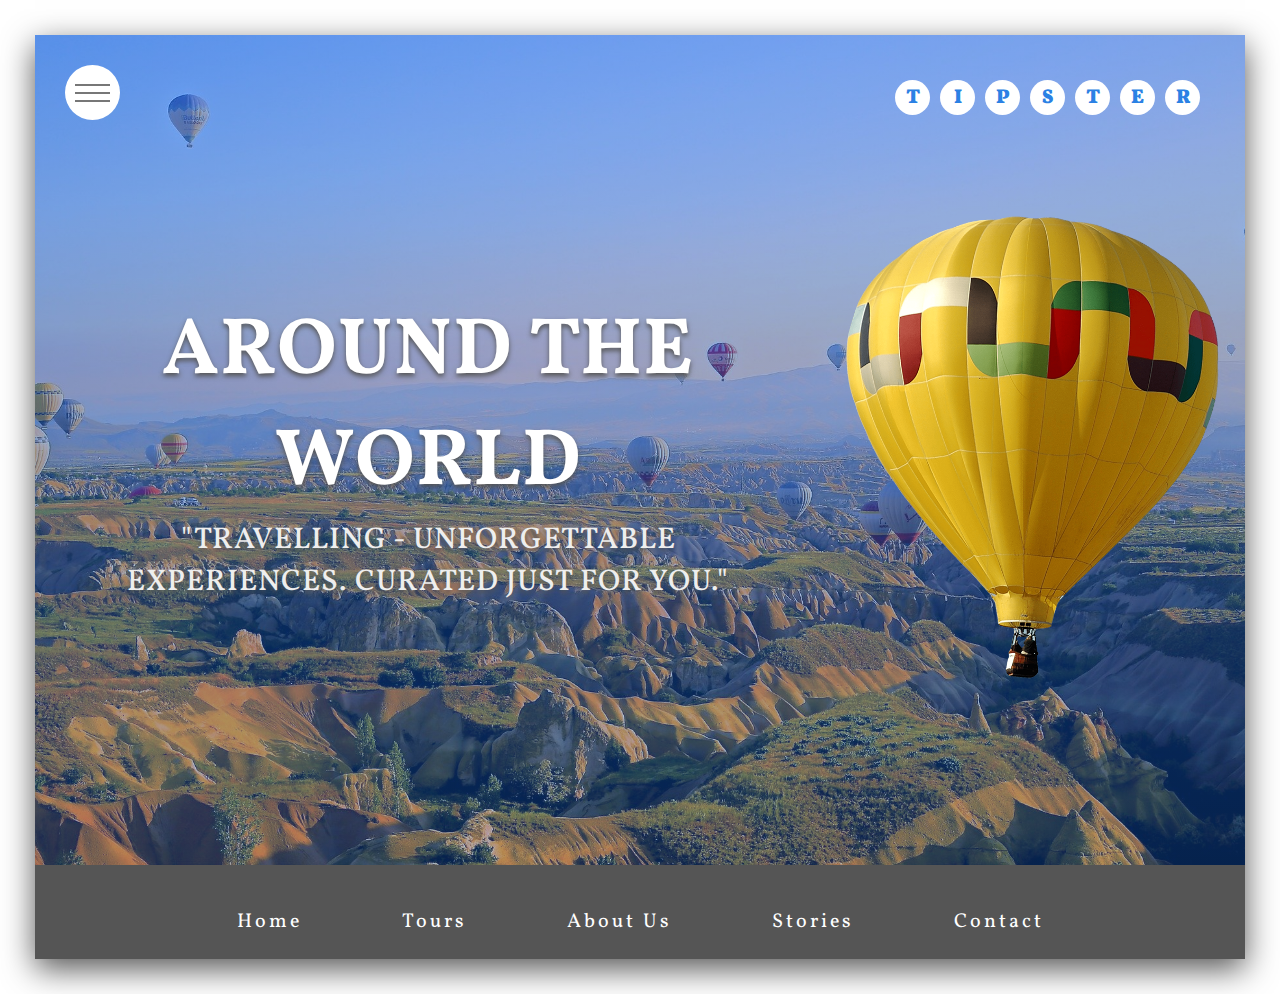
==== index.html @ e5b8cf4a "initial commit" ====
<!DOCTYPE html>
<html lang="en">
  <head>
    <meta charset="UTF-8" />
    <meta name="viewport" content="width=device-width, initial-scale=1.0" />
    <meta http-equiv="X-UA-Compatible" content="ie=edge" />
    <link
      href="https://fonts.googleapis.com/css?family=Vollkorn:400,400i,600,700,900&display=swap"
      rel="stylesheet"
    />
    <link rel="stylesheet" href="style.css" />
    <title>Tipster</title>
  </head>
  <body>
    <div class="container">
      <!-- Navbar -->
      <div class="open-navbar-icon navbar-icon center">
        <div class="line"></div>
        <div class="line"></div>
        <div class="line"></div>
      </div>
      <div class="navbar-wrapper">
        <nav class="navbar">
          <div class="close-navbar-icon navbar-icon center">
            <div class="line line-1"></div>
            <div class="line line-2"></div>
          </div>
          <div class="nav-list">
            <a href="index.html" class="nav-link center">Home</a>
            <a href="tours.html" class="nav-link center">Tours</a>
            <a href="about.html" class="nav-link center">About Us</a>
            <a href="stories.html" class="nav-link center">Stories</a>
            <a href="contact.html" class="nav-link center">Contact</a>
          </div>
        </nav>
      </div>
      <!-- End of Navbar -->

      <!-- Header -->
      <header class="header center">
        <div class="header-text">
          <h1 class="heading">Around the world</h1>
          <p class="header-paragraph">
            "Travelling - Unforgettable experiences. Curated just for you."
          </p>
        </div>
        <img
          src="images/air-balloon.png"
          alt="Header Image"
          class="header-image"
        />
        <div class="logo">
          <h1>
            <span class="center">t</span>
            <span class="center">i</span>
            <span class="center">p</span>
            <span class="center">s</span>
            <span class="center">t</span>
            <span class="center">e</span>
            <span class="center">r</span>
          </h1>
        </div>
      </header>
      <!-- End of Header -->


      <!-- Footer -->
      <footer class="footer">
        <div class="footer-list">
          <a href="index.html" class="footer-link">Home</a>
          <a href="tours.html" class="footer-link">Tours</a>
          <a href="about.html" class="footer-link">About Us</a>
          <a href="stories.html" class="footer-link">Stories</a>
          <a href="contact.html" class="footer-link">Contact</a>
        </div>
      </footer>
      <!-- End of Footer -->
    </div>
    <script src="script.js"></script>
    <script src="server.js"></script>
  </body>
</html>
---- style.css ----
/* Common Styles */
* {
  margin: 0;
  padding: 0;
  font-family: "Vollkorn", serif;
  list-style-type: none;
  text-decoration: none;
  box-sizing: border-box;
  outline: none;
}

html {
  font-size: 62.5%;
}

:root {
  --primary-color: #2b81e4;
  --secondary-color: #eee;
  --white-color: #fff;
  --grey-color: #555;
  --light-grey-color: #777;
}

.center {
  display: flex;
  justify-content: center;
  align-items: center;
}

.container {
  background-color: var(--secondary-color);
  margin: 3.5rem;
  box-shadow: 0 1rem 3rem var(--grey-color);
  overflow: hidden;
}

/* End of Common styles */

/* Navbar */
.navbar-icon {
  width: 5.5rem;
  height: 5.5rem;
  background-color: var(--white-color);
  border-radius: 50%;
  cursor: pointer;
  flex-direction: column;
}

.open-navbar-icon {
  position: fixed;
  top: 6.5rem;
  left: 6.5rem;
  z-index: 200;
}

.navbar-icon .line {
  height: 0.2rem;
  width: 3.5rem;
  background-color: var(--light-grey-color);
}

.open-navbar-icon .line {
  margin: 0.3rem 0;
}

.navbar-wrapper {
  width: 100vw;
  height: 100vh;
  background-color: rgba(255, 255, 255, 0.7);
  position: fixed;
  left: 0;
  bottom: -100%;
  opacity: 0;
  z-index: 300;
  padding: 3.5rem 5.5rem 3.5rem 3.5rem;
  transition: bottom 0.5s, opacity 0.2s;
}

.change .navbar-wrapper {
  bottom: 0;
  opacity: 1;
  transition: bottom 0.5s, opacity 0.2s 0.25s;
}

.navbar {
  width: 100%;
  height: 100%;
  background: linear-gradient(rgba(0, 0, 0, 0.5), rgba(0, 0, 0, 0.3)),
    url(images/navbar-bg.jpg) center no-repeat;
  background-size: cover;
  position: relative;
  overflow-y: hidden;
}

.close-navbar-icon {
  position: absolute;
  top: 2.5rem;
  right: 3rem;
  z-index: 300;
}

.close-navbar-icon .line {
  position: absolute;
}

.line-1 {
  transform: rotate(40deg);
}

.line-2 {
  transform: rotate(-40deg);
}

.nav-list {
  height: 100%;
  display: flex;
}

.nav-link {
  font-size: 3rem;
  font-weight: 700;
  color: var(--white-color);
  text-transform: uppercase;
  width: 100%;
  opacity: 0.8;
  position: relative;
  top: -100%;
  transition: all 0.3s;
}

.change .nav-link {
  top: 0;
}

.nav-link:hover {
  opacity: 1;
  color: var(--primary-color);
}

.change .nav-link:nth-child(1) {
  transition: top 1s 0.4s, opacity 0.3s, color 0.3s;
}

.change .nav-link:nth-child(2) {
  transition: top 1s 0.6s, opacity 0.3s, color 0.3s;
}

.change .nav-link:nth-child(3) {
  transition: top 1s 0.8s, opacity 0.3s, color 0.3s;
}

.change .nav-link:nth-child(4) {
  transition: top 1s 1s, opacity 0.3s, color 0.3s;
}

.change .nav-link:nth-child(5) {
  transition: top 1s 1.2s, opacity 0.3s, color 0.3s;
}
/* End of Navbar */

/* Header */
.header {
  width: 100%;
  height: calc(100vh - 7rem);
  background: linear-gradient(rgba(18, 113, 255, 0.5), rgba(18, 113, 255, 0.3)),
    url(images/header-bg.jpg) center no-repeat;
  background-size: cover;
  position: relative;
  perspective: 100rem;
}

.header-text {
  text-align: center;
  text-transform: uppercase;
  letter-spacing: 0.1rem;
  text-shadow: 0 0.3rem 0.5rem var(--grey-color);
}

.heading {
  font-size: 8rem;
  color: var(--white-color);
}

.header-paragraph {
  font-size: 3rem;
  font-weight: 500;
  color: var(--secondary-color);
  max-width: 70rem;
  margin: auto;
}

.logo {
  position: absolute;
  top: 4rem;
  right: 4rem;
}

.logo h1 {
  display: flex;
}

.logo h1 span {
  font-size: 2rem;
  font-weight: 900;
  color: var(--primary-color);
  text-transform: uppercase;
  background-color: var(--white-color);
  width: 3.5rem;
  height: 3.5rem;
  margin: 0.5rem;
  border-radius: 50%;
}

.logo h1 span:nth-child(1) {
  animation: drop-letters 5s 0.1s infinite;
}

.logo h1 span:nth-child(2) {
  animation: drop-letters 5s 0.2s infinite;
}

.logo h1 span:nth-child(3) {
  animation: drop-letters 5s 0.3s infinite;
}

.logo h1 span:nth-child(4) {
  animation: drop-letters 5s 0.4s infinite;
}

.logo h1 span:nth-child(5) {
  animation: drop-letters 5s 0.5s infinite;
}

.logo h1 span:nth-child(6) {
  animation: drop-letters 5s 0.6s infinite;
}

.logo h1 span:nth-child(7) {
  animation: drop-letters 5s 0.7s infinite;
}

@keyframes drop-letters {
  0% {
    transform: translateY(0);
  }
  10% {
    transform: translateY(0);
  }
  15% {
    transform: translateY(-100%);
  }
  20% {
    transform: translateY(0);
  }
  100% {
    transform: translateY(0);
  }
}

.header-image {
  width: 35%;
  animation: image-float 150s infinite;
}

@keyframes image-float {
  0% {
    transform: translateZ(40rem);
    opacity: 1;
  }
  40% {
    transform: translateZ(-500rem) translateX(150rem);
    opacity: 0.8;
  }
  70% {
    transform: translateZ(-1500rem) translateX(800rem);
    opacity: 0.6;
  }
  80% {
    transform: translateZ(-50rem) translateX(100rem);
    opacity: 0.8;
  }
  100% {
    transform: translateZ(40rem);
    opacity: 1;
  }
}
/* End of Header */

/* Popular tours */
.popular-tours {
  padding: 5rem 0 10rem 0;
}

.popular-tours-heading {
  font-size: 8rem;
  text-align: center;
  margin-bottom: 8rem;
  color: var(--primary-color);
  text-shadow: 0 0.1rem 0.2rem var(--primary-color);
}

.cards-wrapper {
  display: grid;
  grid-template-columns: repeat(3, 1fr);
  row-gap: 50px;
  column-gap: 10px;
  padding: 15px;
}

.card {
  width: 35rem;
  position: relative;
  perspective: 150rem;
}

.card-image {
  width: 100%;
  height: 230px;
  border-radius: 0.3rem 0.3rem 0 0;
}

.front-side {
  text-align: center;
  background-color: var(--white-color);
  border-radius: 0.3rem;
  position: relative;
  z-index: 10;
  opacity: 0.9;
  transition: opacity 0.4s, transform 0.4s, box-shadow 0.4s;
}

.change > .front-side {
  transform: translateZ(-5rem) translateX(3rem);
  box-shadow: 0 2rem 4rem #777;
  opacity: 0.5;
  z-index: 0;
}

.tour-name {
  font-size: 2.5rem;
  font-weight: 700;
  text-transform: uppercase;
  position: absolute;
  top: 30%;
  right: 1.5rem;
  color: var(--white-color);
  text-shadow: 0 0 1rem #000;
}

.card-list {
  width: 80%;
  margin: auto;
  padding: 2rem 0 3rem 0;
}

.card-list-item {
  font-size: 1.6rem;
  font-weight: 500;
  color: var(--light-grey-color);
  margin: 2rem 0;
  border-bottom: 0.1rem solid var(--primary-color);
  padding-bottom: 1.5rem;
}

.back-side {
  position: absolute;
  top: 0;
  background-color: var(--primary-color);
  width: 100%;
  height: 100%;
  border-radius: 0.3rem;
  box-shadow: 0 2rem 4rem #777;
  flex-direction: column;
  transform: translateZ(-5rem) translateX(3rem);
  opacity: 0.5;
  transition: opacity 0.4s, transform 0.4s, box-shadow 0.4s;
}

.change > .back-side {
  transform: translateZ(0) translateX(0);
  box-shadow: 0 0.5rem 2rem #aaa;
  opacity: 0.9;
}

.tour-price {
  font-size: 5rem;
  font-weight: 300;
  color: var(--white-color);
  margin-bottom: 3rem;
}

.card-button {
  color: var(--primary-color);
  background-color: var(--white-color);
  border: none;
  font-size: 2.5rem;
  padding: 1rem 2rem;
  letter-spacing: 0.2rem;
  border-radius: 5rem;
  cursor: pointer;
}

.navigation-button {
  position: absolute;
  top: 0.5rem;
  left: 0.5rem;
  padding: 0.5rem;
  background-color: rgba(255, 255, 255, 0.8);
  color: var(--light-grey-color);
  border-radius: 0.3rem;
  border: none;
  font-size: 1.5rem;
  font-weight: 600;
  text-transform: uppercase;
  letter-spacing: 0.2rem;
  cursor: pointer;
}
/* End of Popular tours */

/*About*/
.about {
  padding: 10rem 0;
  position: relative;
}

.about-container {
  position: absolute;
  top: 0;
  left: 0;
  width: 100%;
  height: 100%;
  opacity: 0.4;
}

.bg-img {
  width: 100%;
  height: 100%;
  object-fit: cover;
}

.about-wrapper {
  display: flex;
  flex-direction: column;
  align-items: center;
}

.about-bg {
  background-color: rgba(238, 238, 238, 0.85);
  padding: 5rem;
  margin: 5rem;
  width: 50%;
  box-shadow: 0 2rem 5rem rgba(51, 51, 51, 0.4);
  transform: skewX(0deg);
  border-radius: 0.5rem;
}

.about-text {
  letter-spacing: 0.1rem;
}

.about-text span{
  display: flex;
  flex-direction: column;
  align-items: center;
  font-size: 1.8rem;
  color: var(--light-grey-color);
  font-weight: 700;
}

.about-heading {
  font-size: 5rem;
  font-weight: 700;
  text-transform: uppercase;
  letter-spacing: 0.5rem;
  color: var(--white-color);
  text-shadow: 0 1rem 2rem #000;
  transform: skewX(0deg);
}

.about-paragraph {
  font-size: 1.8rem;
  color: var(--light-grey-color);
  margin-bottom: 2rem;
}
/*End of About*/

/* Stories */
.stories {
  padding: 10rem 0;
  position: relative;
}

.video-container {
  position: absolute;
  top: 0;
  left: 0;
  width: 100%;
  height: 100%;
  opacity: 0.4;
}

.bg-video {
  width: 100%;
  height: 100%;
  object-fit: cover;
}

.stories-wrapper {
  display: flex;
  flex-direction: column;
  align-items: center;
}

.story-bg {
  background-color: rgba(238, 238, 238, 0.85);
  padding: 5rem;
  margin: 5rem;
  width: 70%;
  box-shadow: 0 2rem 5rem rgba(51, 51, 51, 0.4);
  transform: skewX(20deg);
}

.story {
  transform: skewX(-20deg);
  display: flex;
}

.story-image {
  width: 20rem;
  height: 20rem;
  border-radius: 50%;
  object-fit: cover;
  margin-right: 5rem;
}

.story-text {
  letter-spacing: 0.1rem;
}

.story-heading {
  font-size: 2.5rem;
  text-transform: uppercase;
  color: var(--grey-color);
  margin-bottom: 1rem;
}

.story-paragraph {
  font-size: 1.8rem;
  color: var(--light-grey-color);
}

.story-paragraph::first-letter {
  margin-left: 1rem;
}
/* End of Stories */

/* Contact */
.contact {
  padding: 15rem 0 20rem 0;
  text-align: center;
  background: url(images/contact-us-bg.png) center no-repeat;
  background-size: cover;
  animation: contact-bg 35s infinite;
}

.contact-heading {
  font-size: 7rem;
  font-weight: 700;
  text-transform: uppercase;
  letter-spacing: 0.5rem;
  color: var(--white-color);
  text-shadow: 0 1rem 2rem #000;
  margin-bottom: 8rem;
}

.contact-form {
  width: 70rem;
  height: 50rem;
  background-color: rgba(255, 255, 255, 0.95);
  margin: auto;
  flex-direction: column;
  border-radius: 0.5rem;
  box-shadow: 0 1rem 3rem #000;
  padding: 5rem;
}

.input-group {
  width: 100%;
  display: flex;
  flex-direction: column;
  margin: 1rem 0;
  position: relative;
}

.input-groups {
  width: 100%;
  display: flex;
  justify-content: space-between;
}

.input-groups .input-group {
  width: 48.5%;
}

.input-group input,
.input-group textarea {
  padding: 3rem 1rem 1rem 1rem;
  background-color: var(--secondary-color);
  border: 0.1rem solid var(--secondary-color);
  font-size: 1.4rem;
  color: var(--light-grey-color);
  letter-spacing: 0.1rem;
  border-radius: 0.5rem;
  transition: border 0.3s;
}

.input-group input:focus,
.input-group textarea:focus {
  border: 0.1rem solid #ccc;
}

.input-group label {
  font-size: 1.2rem;
  font-weight: 600;
  text-transform: uppercase;
  letter-spacing: 0.1rem;
  color: var(--grey-color);
  position: absolute;
  top: 1rem;
  left: 1rem;
}

.form-btn {
  width: 100%;
  padding: 1rem;
  font-size: 1.6rem;
  letter-spacing: 0.1rem;
  margin-top: 1rem;
  background-color: var(--light-grey-color);
  color: var(--white-color);
  border-radius: 0.5rem;
  border: none;
  cursor: pointer;
  transition: background-color 0.4s;
}

.form-btn:hover {
  background-color: var(--grey-color);
}

.input-group textarea {
  max-height: 15rem;
  max-width: 100%;
}

@keyframes contact-bg {
  0% {
    background-color: #3d3d3d;
  }
  25% {
    background-color: #ced8e4;
  }
  50% {
    background-color: #1e81f3;
  }
  75% {
    background-color: #ff7842;
  }
  100% {
    background-color: #3d3d3d;
  }
}
/* End of Contact */

/* Footer */
.footer {
  background-color: var(--grey-color);
  padding: 4rem 0 2rem 0;
}

.footer-list {
  display: flex;
  justify-content: center;
}

.footer-link {
  font-size: 2rem;
  color: var(--white-color);
  margin: 0 2rem;
  background-color: var(--grey-color);
  padding: 0.3rem 3rem;
  letter-spacing: 0.3rem;
  transition: all 0.2s;
}

.footer-link:hover {
  transform: rotate(0deg);
  box-shadow: 0 2rem 3rem #000;
}

.footer-paragraph {
  text-align: center;
  font-size: 1.5rem;
  color: var(--secondary-color);
  letter-spacing: 0.2rem;
  margin-top: 5rem;
}
/* End of Footer */

@media (max-width: 1200px) {
  .cards-wrapper {
    flex-direction: column;
    align-items: center;
  }

  .card {
    margin: 3rem 0;
  }

  .story-bg {
    width: 85%;
  }
}

@media (max-width: 1000px) {
  .nav-list {
    flex-direction: column;
  }

  .nav-link {
    flex-grow: 1;
  }

  .header-text {
    position: absolute;
    top: 50%;
    left: 50%;
    transform: translate(-50%, -50%);
    z-index: 10;
  }

  .heading {
    font-size: 6rem;
  }

  .header-paragraph {
    font-size: 2.5rem;
  }

  .popular-tours-heading {
    font-size: 6rem;
  }

  .story-bg {
    transform: skewX(0);
  }

  .story {
    transform: skewX(0);
    flex-direction: column;
    align-items: center;
  }

  .story-image {
    margin-bottom: 3rem;
  }

  .footer-link {
    padding: 0.3rem 2rem;
    margin: 0 1rem;
  }
}

@media (max-width: 800px) {
  .header-paragraph {
    display: none;
  }

  .popular-tours-heading {
    font-size: 5rem;
  }

  .contact-form {
    width: 90%;
  }

  .footer-list {
    flex-direction: column;
    align-items: center;
  }

  .footer-link {
    margin: 1rem 0;
  }
}

@media (max-width: 650px) {
  .container {
    margin: 0;
  }

  .open-navbar-icon {
    top: 2.5rem;
    left: 2.5rem;
  }

  .navbar-wrapper {
    padding: 0;
  }

  .close-navbar-icon {
    right: 4rem;
  }

  .header {
    height: 100vh;
  }

  .contact-heading {
    font-size: 6rem;
  }

  .contact-form {
    padding: 2rem;
    height: 40rem;
  }
}

@media (max-width: 500px) {
  html {
    font-size: 45%;
  }
}
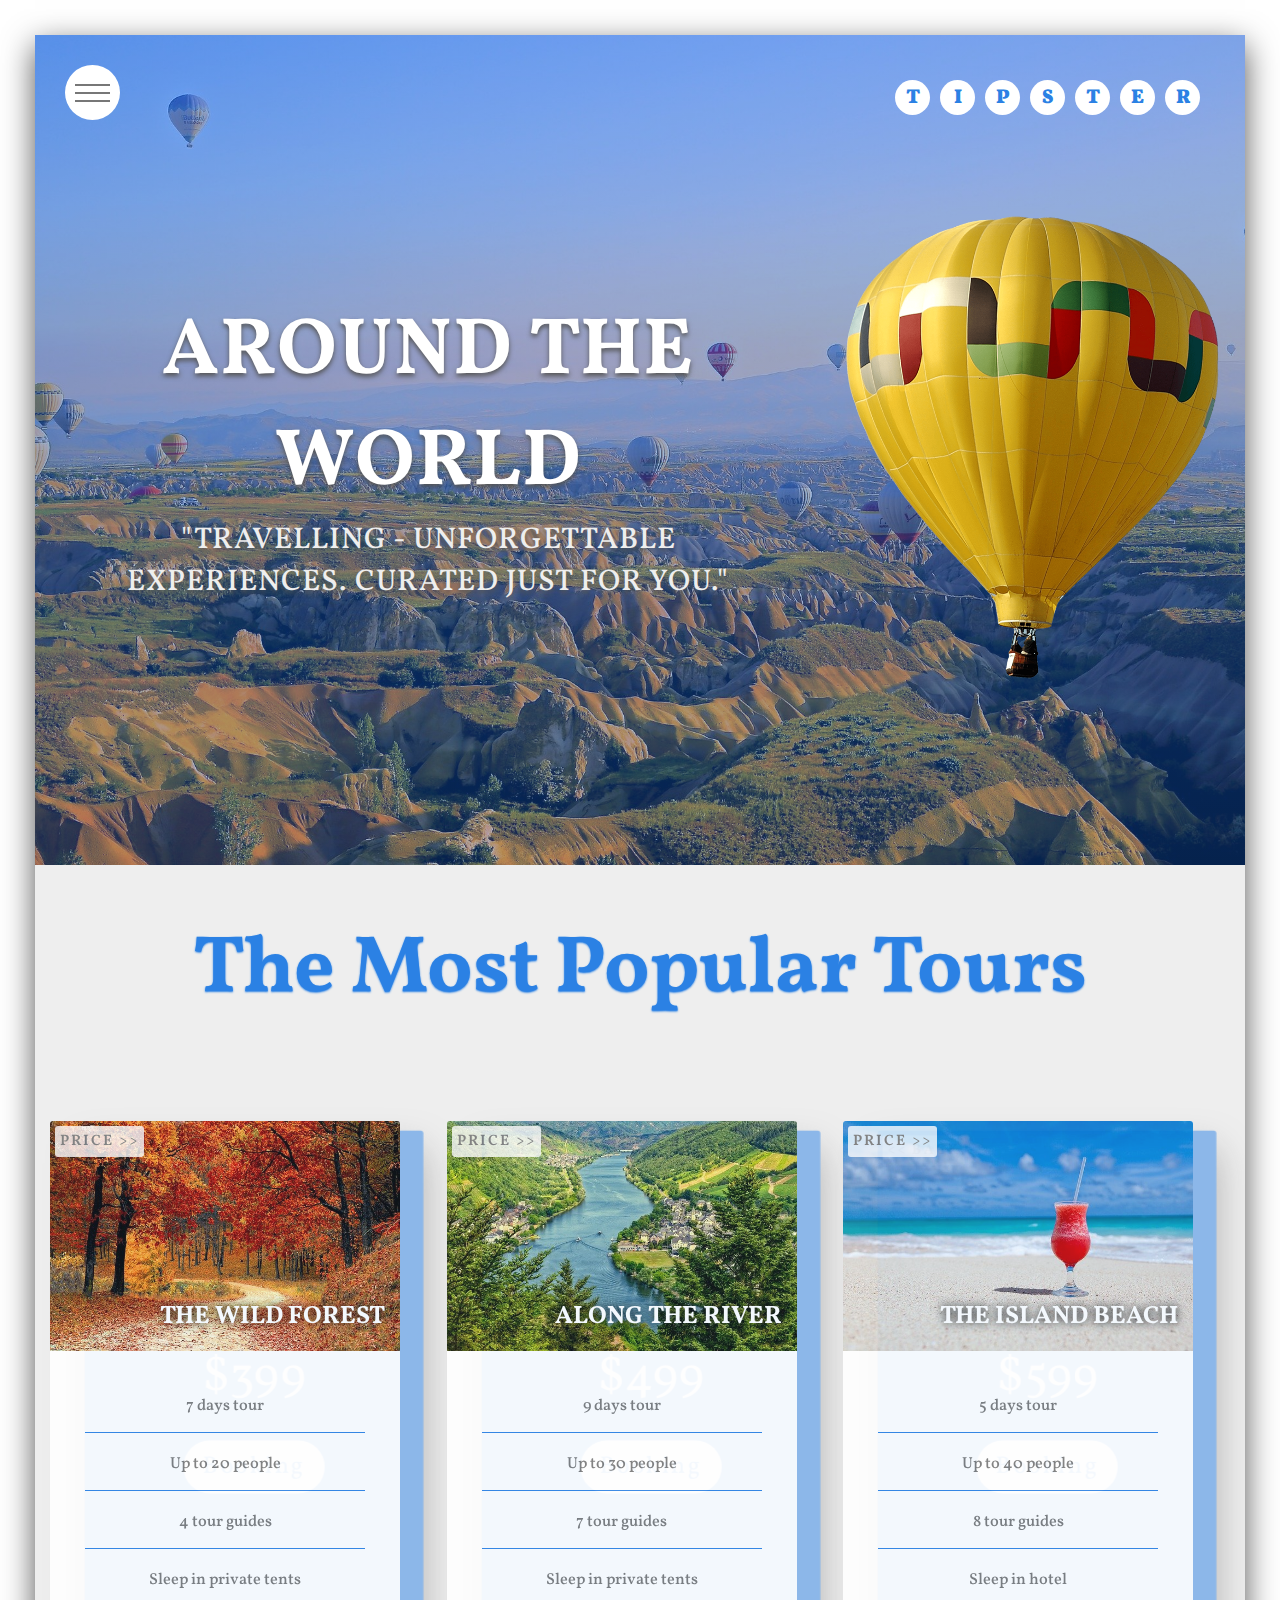
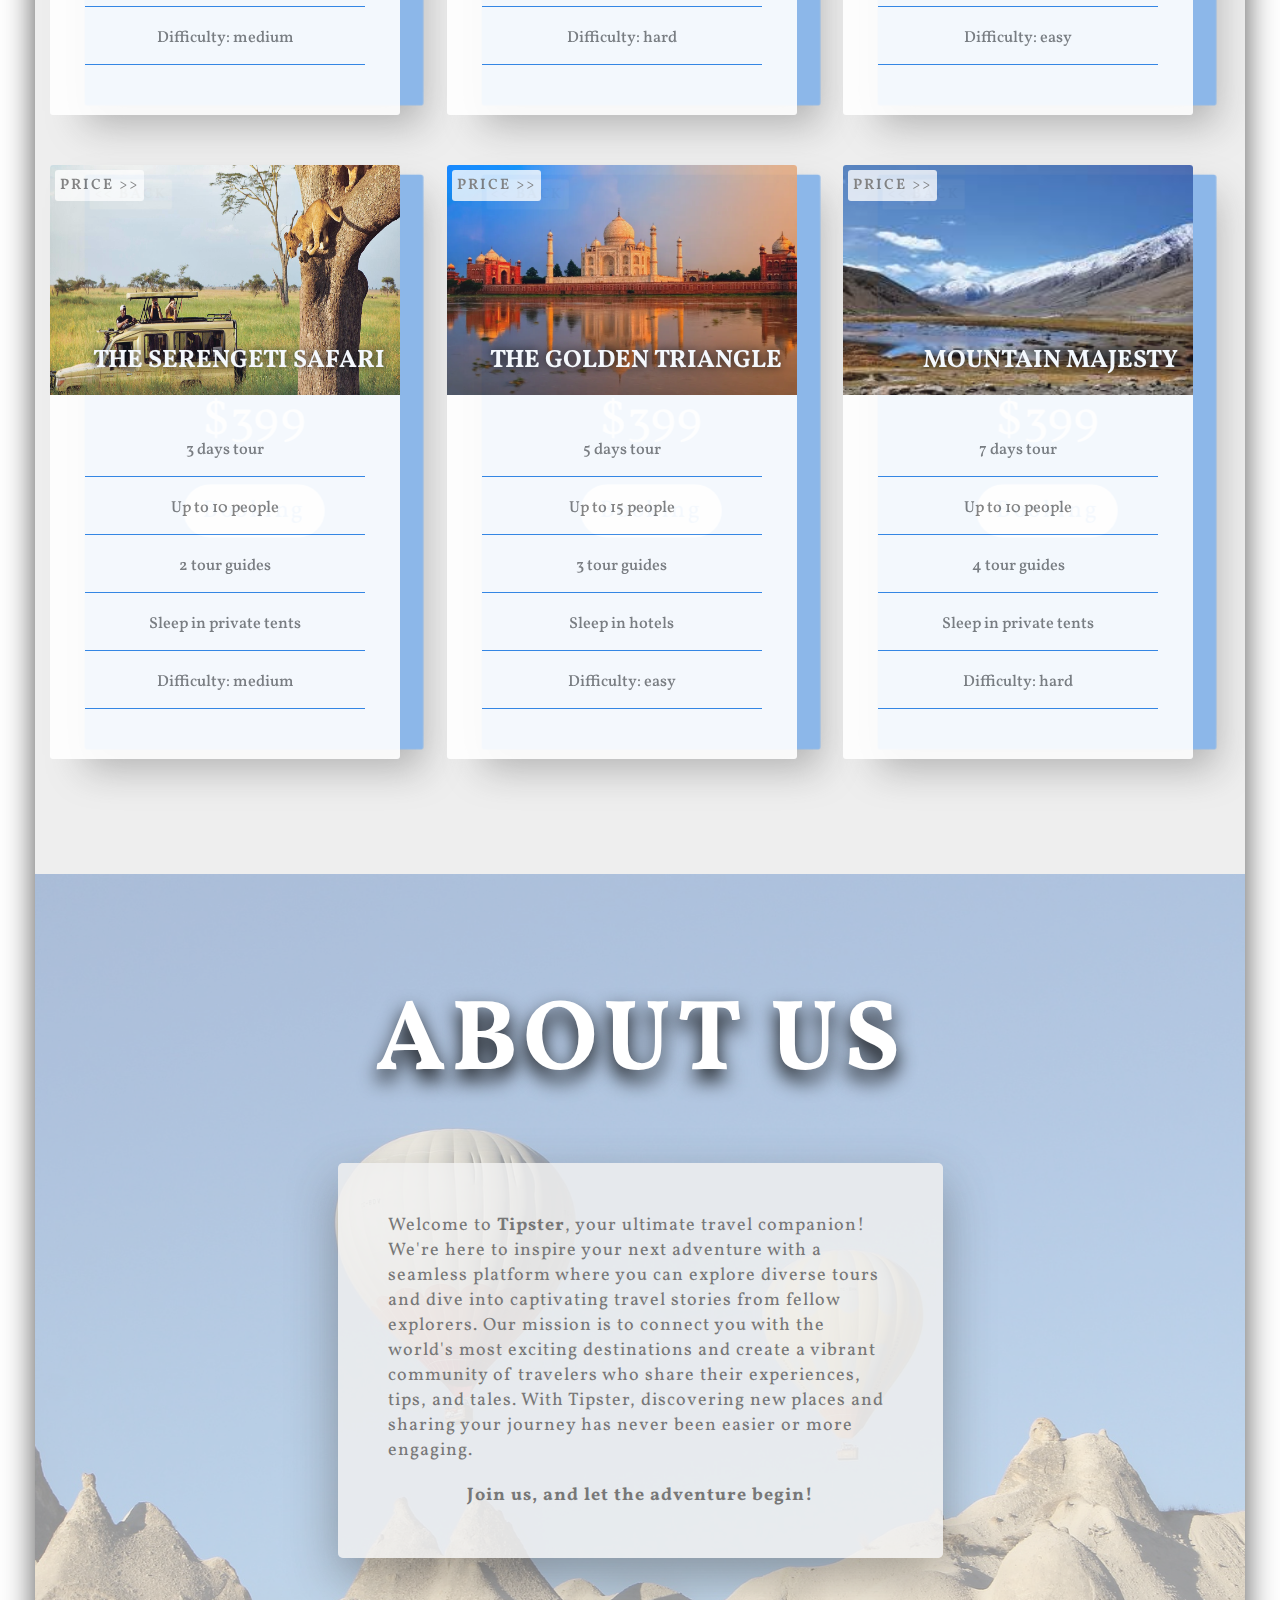
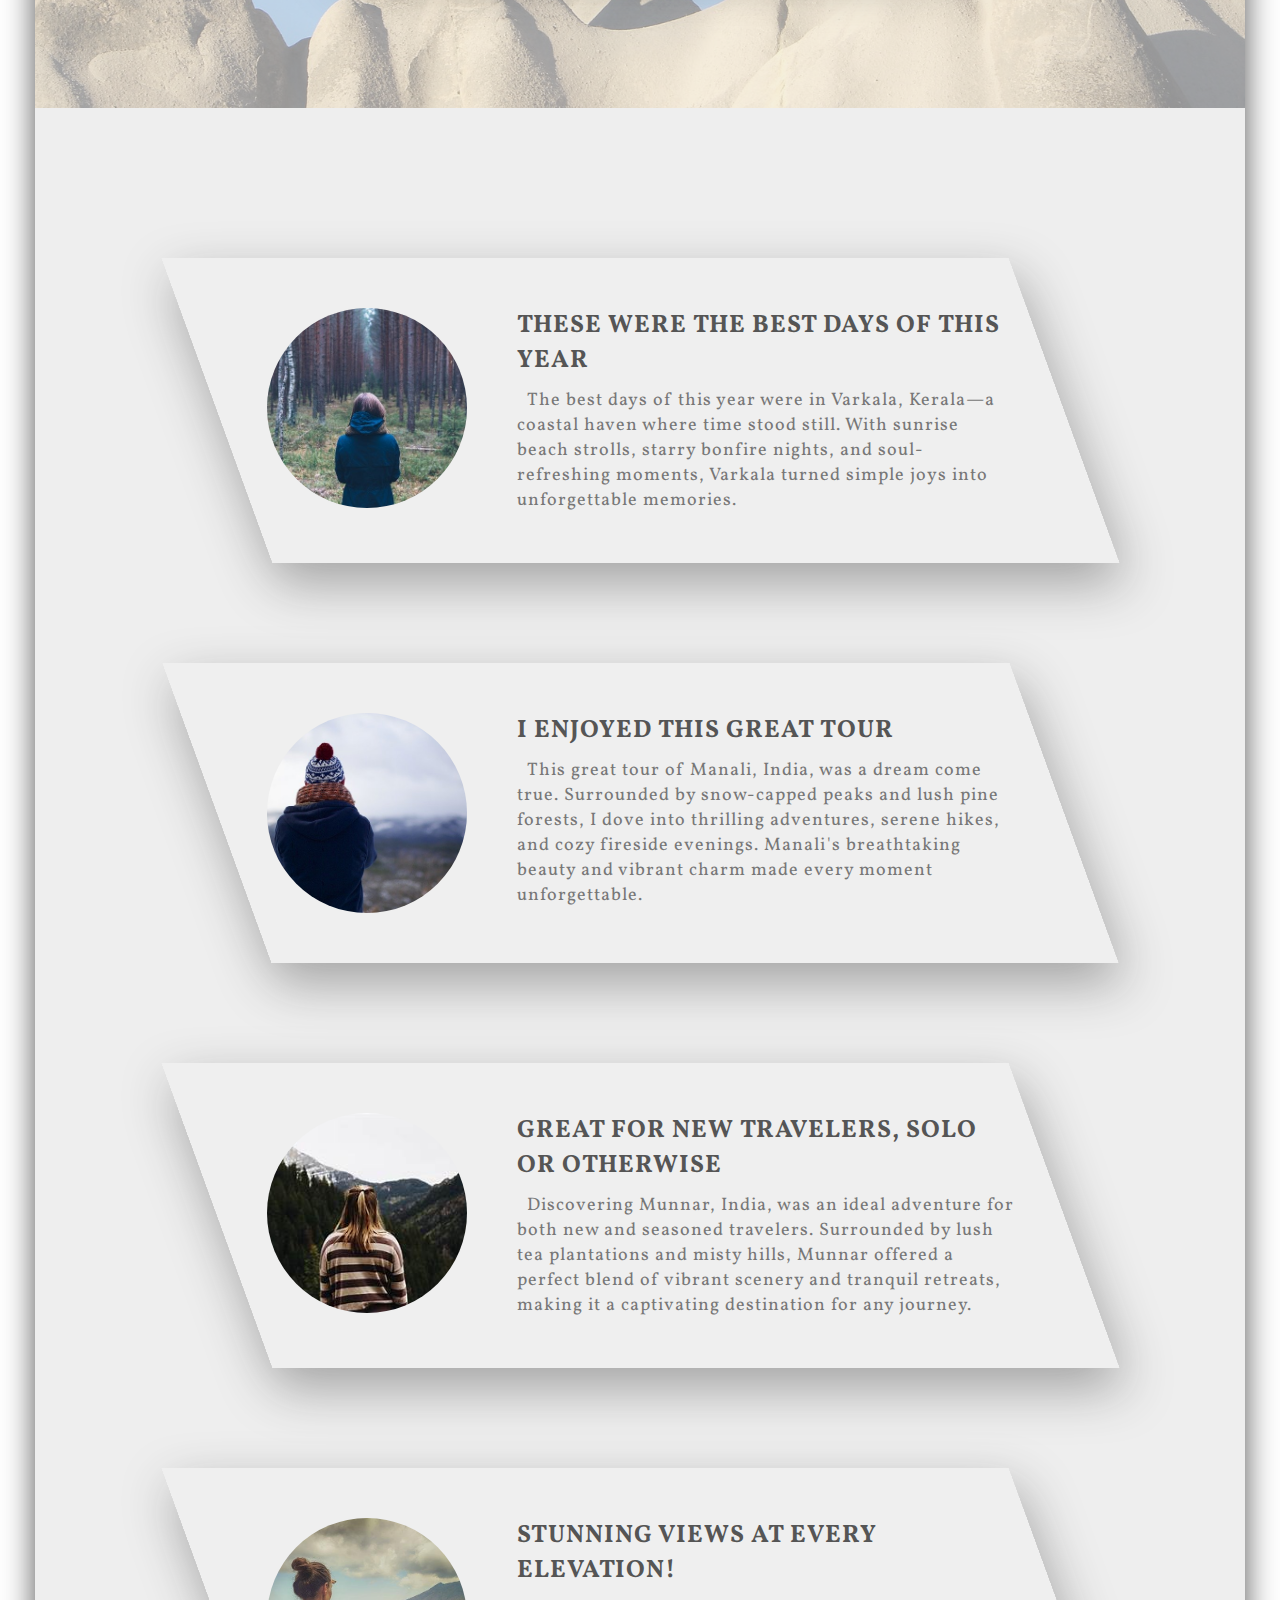
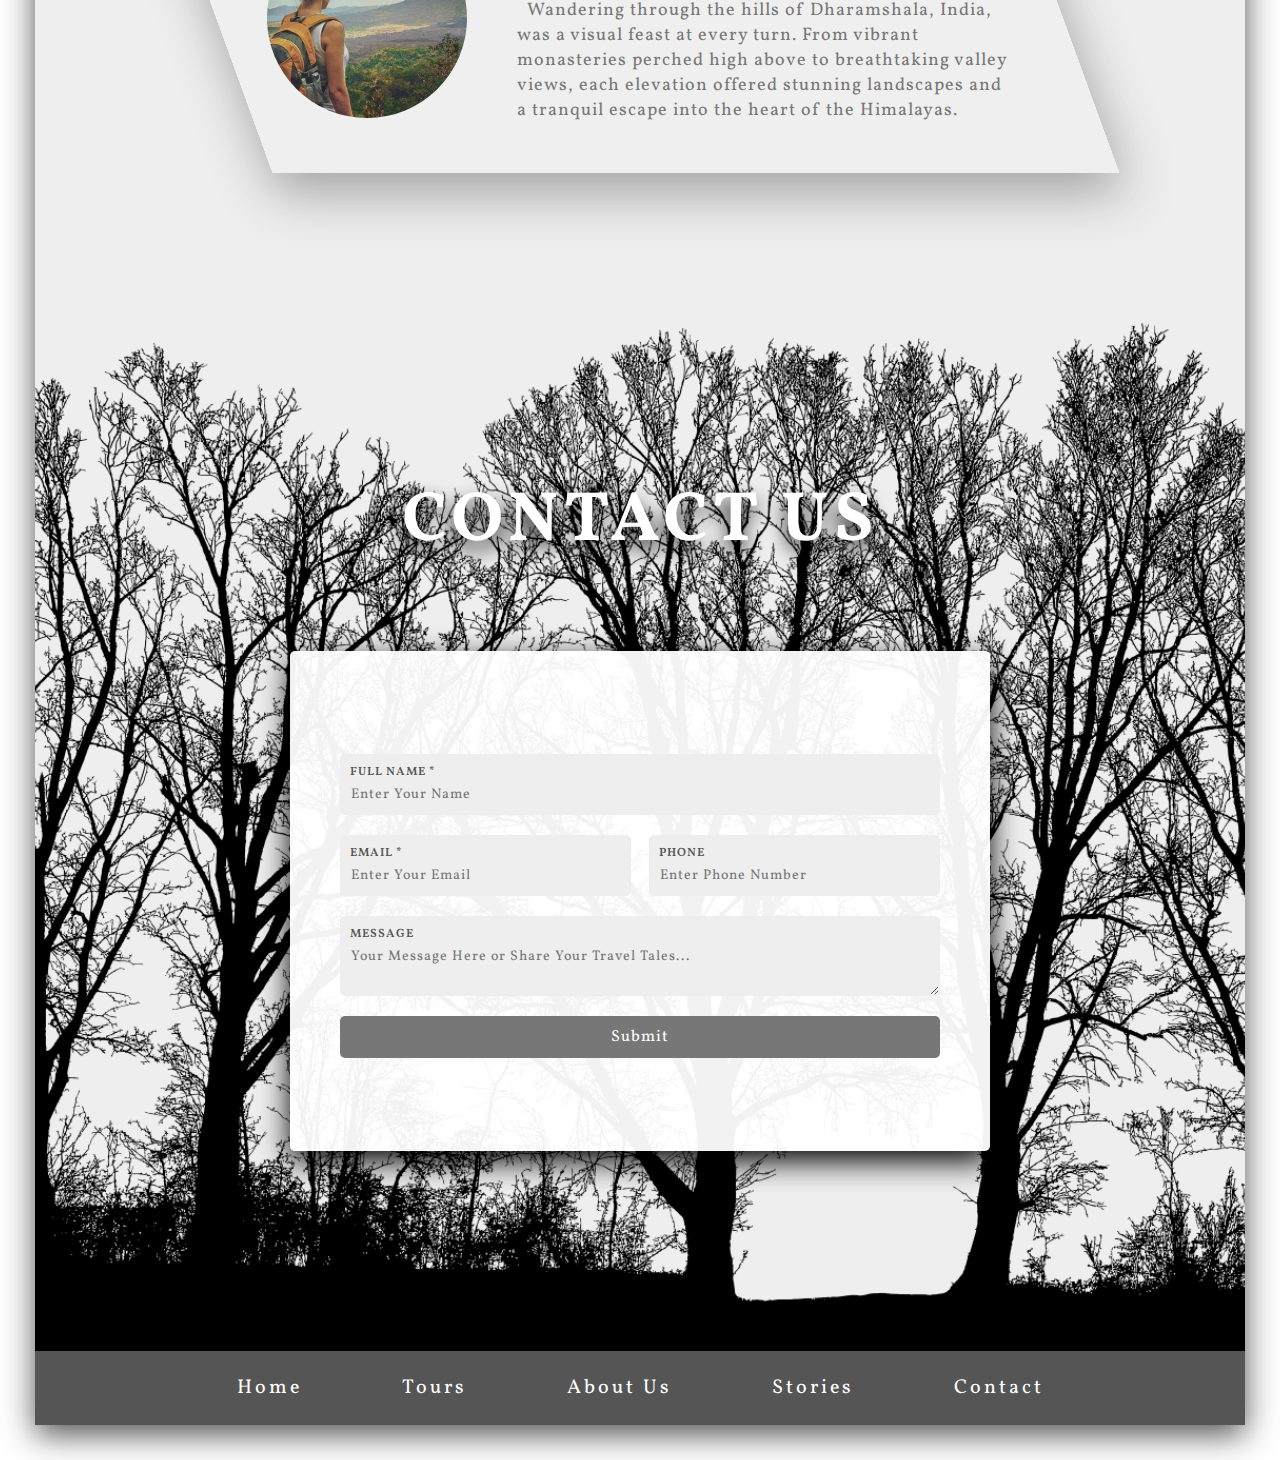
==== commit 51949931: "initial commit" ====
--- a/index.html
+++ b/index.html
@@ -26,18 +26,18 @@
             <div class="line line-2"></div>
           </div>
           <div class="nav-list">
-            <a href="index.html" class="nav-link center">Home</a>
-            <a href="tours.html" class="nav-link center">Tours</a>
-            <a href="about.html" class="nav-link center">About Us</a>
-            <a href="stories.html" class="nav-link center">Stories</a>
-            <a href="contact.html" class="nav-link center">Contact</a>
+            <a href="#index" class="nav-link center">Home</a>
+            <a href="#tours" class="nav-link center">Tours</a>
+            <a href="#about" class="nav-link center">About Us</a>
+            <a href="#stories" class="nav-link center">Stories</a>
+            <a href="#contact" class="nav-link center">Contact</a>
           </div>
         </nav>
       </div>
       <!-- End of Navbar -->
 
       <!-- Header -->
-      <header class="header center">
+      <header class="header center" id="index">
         <div class="header-text">
           <h1 class="heading">Around the world</h1>
           <p class="header-paragraph">
@@ -63,15 +63,308 @@
       </header>
       <!-- End of Header -->
 
+      <!-- Popular tours -->
+    <section class="popular-tours" id="tours">
+      <h1 class="popular-tours-heading">The Most Popular Tours</h1>
+      <div class="cards-wrapper">
+        <div class="card">
+          <div class="front-side">
+            <img src="images/forest.jpg" alt="Forest" class="card-image" />
+            <h1 class="tour-name">The wild forest</h1>
+            <ul class="card-list">
+              <li class="card-list-item">7 days tour</li>
+              <li class="card-list-item">Up to 20 people</li>
+              <li class="card-list-item">4 tour guides</li>
+              <li class="card-list-item">Sleep in private tents</li>
+              <li class="card-list-item">Difficulty: medium</li>
+            </ul>
+            <button class="navigation-button">
+              price &gt;&gt;
+            </button>
+          </div>
+          <div class="back-side center">
+            <button class="navigation-button">
+              &lt;&lt; back
+            </button>
+            <h3 class="tour-price">$399</h3>
+            <button class="card-button">Booking</button>
+          </div>
+        </div>
+        <div class="card">
+          <div class="front-side">
+            <img src="images/river.jpg" alt="River" class="card-image" />
+            <h1 class="tour-name">Along the river</h1>
+            <ul class="card-list">
+              <li class="card-list-item">9 days tour</li>
+              <li class="card-list-item">Up to 30 people</li>
+              <li class="card-list-item">7 tour guides</li>
+              <li class="card-list-item">Sleep in private tents</li>
+              <li class="card-list-item">Difficulty: hard</li>
+            </ul>
+            <button class="navigation-button">
+              price &gt;&gt;
+            </button>
+          </div>
+          <div class="back-side center">
+            <button class="navigation-button">
+              &lt;&lt; back
+            </button>
+            <h3 class="tour-price">$499</h3>
+            <button class="card-button">Booking</button>
+          </div>
+        </div>
+        <div class="card">
+          <div class="front-side">
+            <img src="images/sea.jpg" alt="Sea" class="card-image" />
+            <h1 class="tour-name">The island beach</h1>
+            <ul class="card-list">
+              <li class="card-list-item">5 days tour</li>
+              <li class="card-list-item">Up to 40 people</li>
+              <li class="card-list-item">8 tour guides</li>
+              <li class="card-list-item">Sleep in hotel</li>
+              <li class="card-list-item">Difficulty: easy</li>
+            </ul>
+            <button class="navigation-button">
+              price &gt;&gt;
+            </button>
+          </div>
+          <div class="back-side center">
+            <button class="navigation-button">
+              &lt;&lt; back
+            </button>
+            <h3 class="tour-price">$599</h3>
+            <button class="card-button">Booking</button>
+          </div>
+        </div>
+        <div class="card">
+          <div class="front-side">
+            <img src="images/safari.jpg" alt="Safari" class="card-image" />
+            <h1 class="tour-name">The Serengeti Safari</h1>
+            <ul class="card-list">
+              <li class="card-list-item">3 days tour</li>
+              <li class="card-list-item">Up to 10 people</li>
+              <li class="card-list-item">2 tour guides</li>
+              <li class="card-list-item">Sleep in private tents</li>
+              <li class="card-list-item">Difficulty: medium</li>
+            </ul>
+            <button class="navigation-button">
+              price &gt;&gt;
+            </button>
+          </div>
+          <div class="back-side center">
+            <button class="navigation-button">
+              &lt;&lt; back
+            </button>
+            <h3 class="tour-price">$399</h3>
+            <button class="card-button">Booking</button>
+          </div>
+        </div>
+        <div class="card">
+          <div class="front-side">
+            <img src="images/triangle.webp" alt="Golden Triangle" class="card-image" />
+            <h1 class="tour-name">The Golden Triangle</h1>
+            <ul class="card-list">
+              <li class="card-list-item">5 days tour</li>
+              <li class="card-list-item">Up to 15 people</li>
+              <li class="card-list-item">3 tour guides</li>
+              <li class="card-list-item">Sleep in hotels</li>
+              <li class="card-list-item">Difficulty: easy</li>
+            </ul>
+            <button class="navigation-button">
+              price &gt;&gt;
+            </button>
+          </div>
+          <div class="back-side center">
+            <button class="navigation-button">
+              &lt;&lt; back
+            </button>
+            <h3 class="tour-price">$399</h3>
+            <button class="card-button">Booking</button>
+          </div>
+        </div>
+        <div class="card">
+          <div class="front-side">
+            <img src="images/mountain.jpeg" alt="Mountain" class="card-image" />
+            <h1 class="tour-name">Mountain Majesty</h1>
+            <ul class="card-list">
+              <li class="card-list-item">7 days tour</li>
+              <li class="card-list-item">Up to 10 people</li>
+              <li class="card-list-item">4 tour guides</li>
+              <li class="card-list-item">Sleep in private tents</li>
+              <li class="card-list-item">Difficulty: hard</li>
+            </ul>
+            <button class="navigation-button">
+              price &gt;&gt;
+            </button>
+          </div>
+          <div class="back-side center">
+            <button class="navigation-button">
+              &lt;&lt; back
+            </button>
+            <h3 class="tour-price">$399</h3>
+            <button class="card-button">Booking</button>
+          </div>
+        </div>
+      </div>
+    </section>
+    <!-- End of Popular tours -->
+
+    <!-- About -->
+    <section class="about" id="about">
+      <div class="about-container">
+        <img src="images/bg-1.jpg" alt="" class="bg-img">
+      </div>
+      <div class="about-wrapper">
+        <div class="about-heading">
+          <h1>ABOUT US</h1>
+        </div>
+        <div class="about-bg">
+          <div class="about-text">
+            <p class="about-paragraph">
+              Welcome to <b>Tipster</b>, your ultimate travel companion! We're here to inspire your next adventure with a seamless platform where you can explore diverse tours and dive into captivating travel stories from fellow explorers. Our mission is to connect you with the world's most exciting destinations and create a vibrant community of travelers who share their experiences, tips, and tales. With Tipster, discovering new places and sharing your journey has never been easier or more engaging.
+            </p>
+            <span>Join us, and let the adventure begin!</span>
+          </div>
+        </div>
+      </div>
+    </section>
+    <!-- End of About -->
+
+    <!-- Start of Stories -->
+    <section class="stories" id="stories">
+      <div class="video-container">
+        <video class="bg-video" autoplay muted loop>
+          <source src="images/video.mp4" type="video/mp4" />
+        </video>
+      </div>
+      <div class="stories-wrapper">
+        <div class="story-bg">
+          <div class="story">
+            <img
+              src="images/story-img-1.jpg"
+              alt="Customer image"
+              class="story-image"
+            />
+            <div class="story-text">
+              <h1 class="story-heading">
+                These were the best days of this year
+              </h1>
+              <p class="story-paragraph">
+                The best days of this year were in Varkala, Kerala—a coastal haven where time stood still. With sunrise beach strolls, starry bonfire nights, and soul-refreshing moments, Varkala turned simple joys into unforgettable memories.
+              </p>
+            </div>
+          </div>
+        </div>
+        <div class="story-bg">
+          <div class="story">
+            <img
+              src="images/story-img-2.jpg"
+              alt="Customer image"
+              class="story-image"
+            />
+            <div class="story-text">
+              <h1 class="story-heading">
+                I enjoyed this great tour
+              </h1>
+              <p class="story-paragraph">
+                This great tour of Manali, India, was a dream come true. Surrounded by snow-capped peaks and lush pine forests, I dove into thrilling adventures, serene hikes, and cozy fireside evenings. Manali's breathtaking beauty and vibrant charm made every moment unforgettable.
+              </p>
+            </div>
+          </div>
+        </div>
+        <div class="story-bg">
+          <div class="story">
+            <img
+              src="images/story-img-3.jpeg"
+              alt="Customer image"
+              class="story-image"
+            />
+            <div class="story-text">
+              <h1 class="story-heading">
+                Great for new travelers, solo or otherwise
+              </h1>
+              <p class="story-paragraph">
+                Discovering Munnar, India, was an ideal adventure for both new and seasoned travelers. Surrounded by lush tea plantations and misty hills, Munnar offered a perfect blend of vibrant scenery and tranquil retreats, making it a captivating destination for any journey.
+              </p>
+            </div>
+          </div>
+        </div>
+        <div class="story-bg">
+          <div class="story">
+            <img
+              src="images/story-img-4.jpeg"
+              alt="Customer image"
+              class="story-image"
+            />
+            <div class="story-text">
+              <h1 class="story-heading">
+                Stunning views at every elevation!
+              </h1>
+              <p class="story-paragraph">
+                Wandering through the hills of Dharamshala, India, was a visual feast at every turn. From vibrant monasteries perched high above to breathtaking valley views, each elevation offered stunning landscapes and a tranquil escape into the heart of the Himalayas.
+              </p>
+            </div>
+          </div>
+        </div>
+      </div>
+    </section>
+    <!-- End of Stories -->
+
+    <!-- Contact -->
+    <section class="contact" id="contact">
+      <h1 class="contact-heading">Contact Us</h1>
+      <form action="https://api.web3forms.com/submit" method="POST" class="contact-form center">
+        <div class="input-group">
+          <input type="hidden" name="access_key" value="b2c2390e-6aa6-4d16-a6c2-f256e79152df">
+          <label>Full Name *</label>
+          <input
+            type="text"
+            name="name"
+            class="contact-input"
+            placeholder="Enter Your Name"
+            required/>
+        </div>
+        <div class="input-groups">
+          <div class="input-group">
+            <label>Email *</label>
+            <input
+              type="email"
+              name="email"
+              class="contact-input"
+              placeholder="Enter Your Email"
+              required/>
+          </div>
+          <div class="input-group">
+            <label>Phone</label>
+            <input
+              type="text"
+              name="phone"
+              class="contact-input"
+              placeholder="Enter Phone Number"
+              required/>
+          </div>
+        </div>
+        <div class="input-group">
+          <label>Message</label>
+          <textarea
+            name="message"
+            class="form-textarea"
+            placeholder="Your Message Here or Share Your Travel Tales..."
+            required></textarea>
+        </div>
+        <input type="submit" value="Submit" class="form-btn" />
+      </form>
+    </section>
+    <!-- End of Contact -->
 
       <!-- Footer -->
       <footer class="footer">
         <div class="footer-list">
-          <a href="index.html" class="footer-link">Home</a>
-          <a href="tours.html" class="footer-link">Tours</a>
-          <a href="about.html" class="footer-link">About Us</a>
-          <a href="stories.html" class="footer-link">Stories</a>
-          <a href="contact.html" class="footer-link">Contact</a>
+          <a href="#index" class="footer-link">Home</a>
+          <a href="#tours" class="footer-link">Tours</a>
+          <a href="#about" class="footer-link">About Us</a>
+          <a href="#stories" class="footer-link">Stories</a>
+          <a href="#contact" class="footer-link">Contact</a>
         </div>
       </footer>
       <!-- End of Footer -->
--- a/style.css
+++ b/style.css
@@ -675,7 +675,7 @@
 /* Footer */
 .footer {
   background-color: var(--grey-color);
-  padding: 4rem 0 2rem 0;
+  padding: 2rem 0 2rem 0;
 }
 
 .footer-list {
@@ -694,7 +694,6 @@
 }
 
 .footer-link:hover {
-  transform: rotate(0deg);
   box-shadow: 0 2rem 3rem #000;
 }
 
